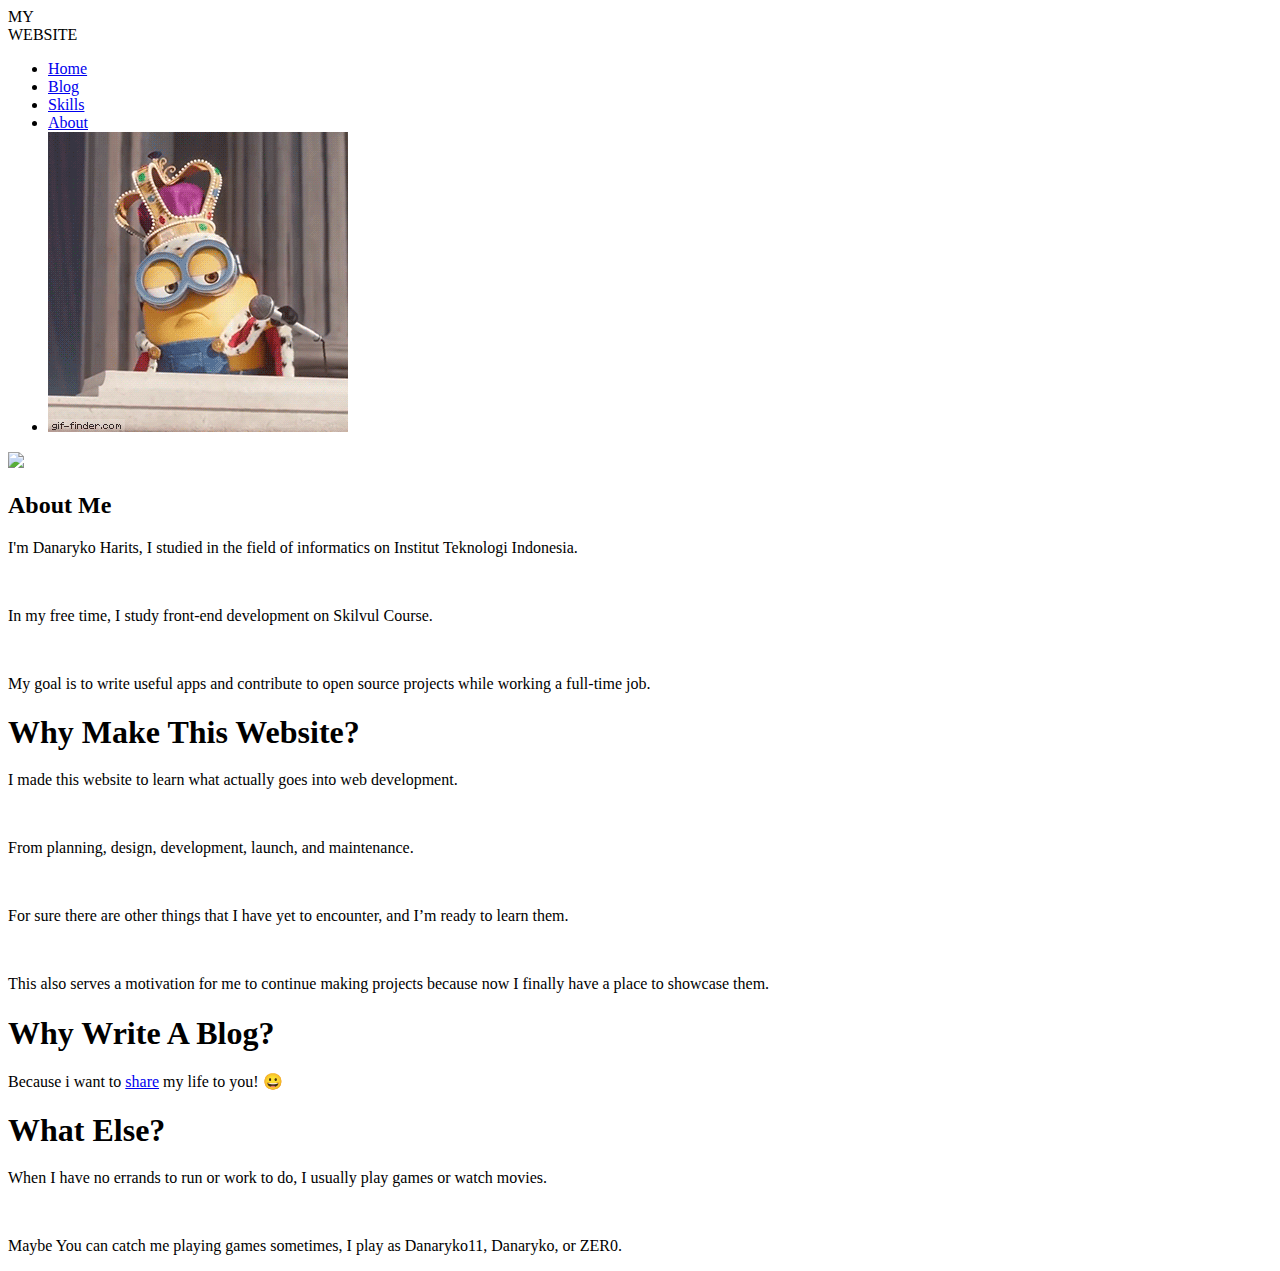
==== About.html @ 2f0a98ce "Create About.html" ====
<!DOCTYPE html>
<html lang="en">
<head>
    <meta charset="UTF-8">
    <meta http-equiv="X-UA-Compatible" content="IE=edge">
    <meta name="viewport" content="width=device-width, initial-scale=1.0">
    <link rel="stylesheet" href="styles1.css" />
    <style>
        @import url('https://fonts.googleapis.com/css2?family=Gemunu+Libre:wght@300&display=swap');
        @import url('https://fonts.googleapis.com/css2?family=Lobster&display=swap');
        @import url('https://fonts.googleapis.com/css2?family=Righteous&display=swap');
        @import url('https://fonts.googleapis.com/css2?family=Josefin+Sans&display=swap');
        @import url('https://fonts.googleapis.com/css2?family=Staatliches&display=swap');
    </style>
    <title>About</title>
</head>
<body>
    <div class="fContainer"> 
        <nav class="wrapper">
            <div class="brand">
                <div class="firstname">MY</div>
                <div class="lastname">WEBSITE</div>
            </div>
            <ul class="navigation">
                <li><a href="index.html">Home</a></li>
                <li><a href="Blog.html">Blog</a></li>
                <li><a href="Skills.html">Skills</a></li>
                <li><a href="About.html">About</a></li>
                <li><img src="ICON\2Ce1.gif" alt="..."/></li>
            </ul>
        </nav>
        <section id="About">
            <img src="IMG\23333781_71Z_2201.w009.n001.94B.p14.94.jpg"/>
            <div class="isi-about">
                <h2>About Me</h2>
                <p>
                    I'm Danaryko Harits, I studied in the field of informatics on Institut Teknologi Indonesia.
                </p>
                <br>
                <p>
                    In my free time, I study front-end development on Skilvul Course.
                </p>
                <br>
                <p>                
                    My goal is to write useful apps and contribute to open source projects while working a full-time job.
                </p>
                <div class="isi-about">
                    <h1 style="margin-bottom: 20px;">
                        Why Make This Website?
                    </h1>
                    <p>I made this website to learn what actually goes into web development.</p>
                    <br>
                    <p>From planning, design, development, launch, and maintenance.</p>
                    <br>
                    <p>For sure there are other things that I have yet to encounter, and I’m ready to learn them.</p>
                    <br>
                    <p>This also serves a motivation for me to continue making projects because now I finally have a place to showcase them.</p>
                </div>
                <div class="isi-about">
                    <h1 style="margin-bottom: 20px;">
                        Why Write A Blog?
                    </h1>
                    <p>Because i want to <a href="Blog.html">share</a> my life to you! 😀</p>
                </div>
                <div class="isi-about">
                    <h1 style="margin-bottom: 20px;">
                        What Else?
                    </h1>
                    <p>When I have no errands to run or work to do, I usually play games or watch movies.</p>
                    <br>
                    <p>Maybe You can catch me playing games sometimes, I play as Danaryko11, Danaryko, or ZER0.</p>
                </div>
            </div>
        </section>
    </div>
</body>
</html>
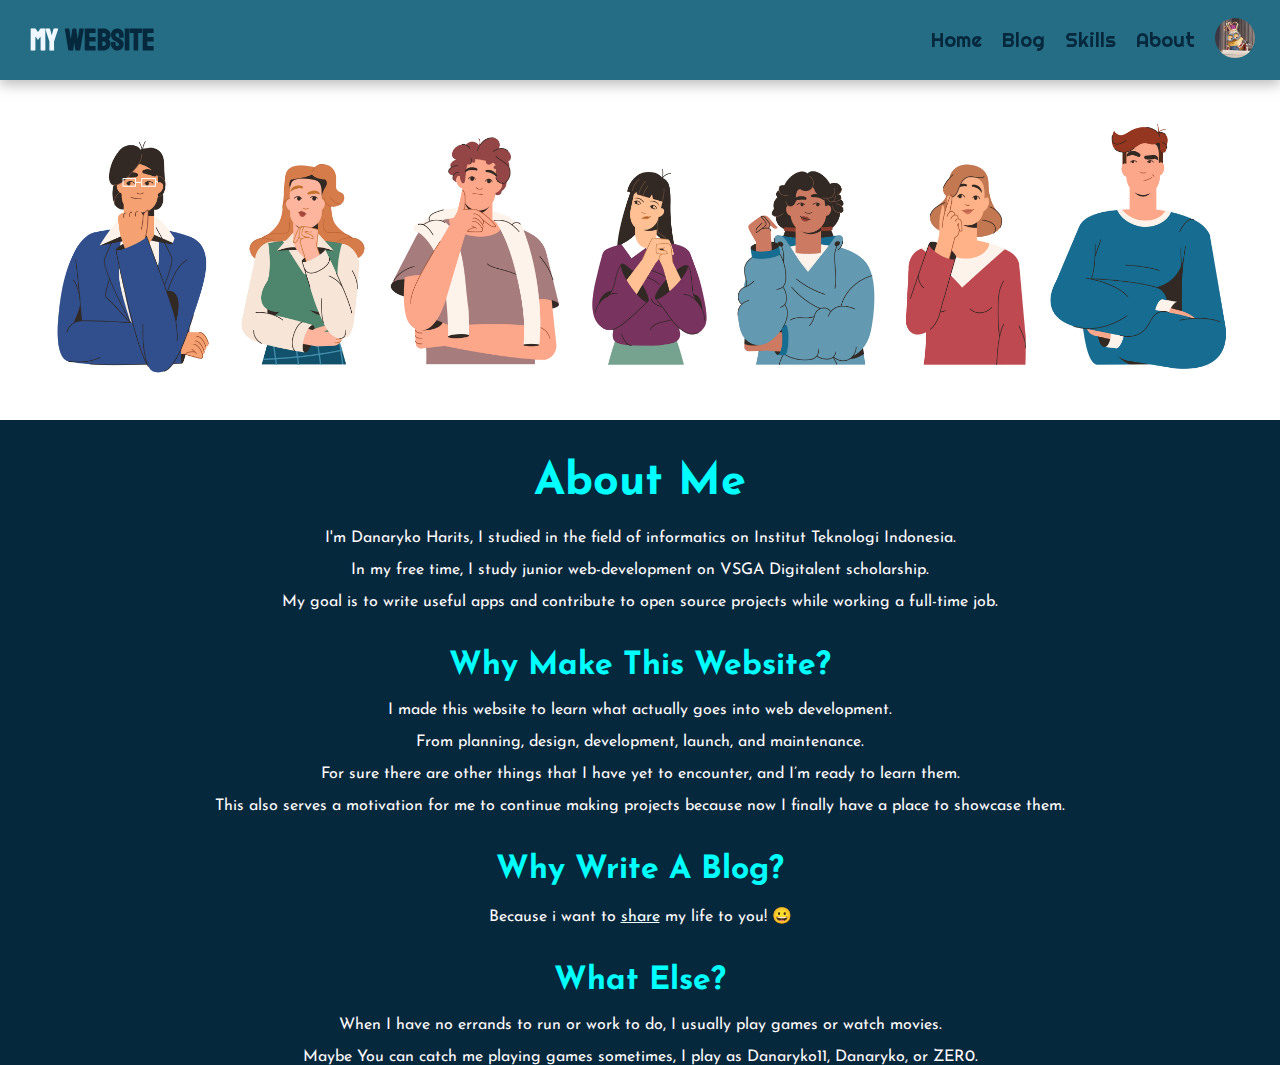
==== commit 324b1d79: "Update About.html" ====
--- a/About.html
+++ b/About.html
@@ -38,7 +38,7 @@
                 </p>
                 <br>
                 <p>
-                    In my free time, I study front-end development on Skilvul Course.
+                    In my free time, I study junior web-development on VSGA Digitalent scholarship.
                 </p>
                 <br>
                 <p>                
@@ -74,4 +74,4 @@
         </section>
     </div>
 </body>
-</html>+</html>
--- a/styles1.css
+++ b/styles1.css
@@ -0,0 +1,209 @@
+*{
+    margin: 0px;
+    padding: 0px;
+    text-decoration: none;
+}
+body{
+    margin: 0px;
+    padding: 0px;
+    font-family: 'Open sans', sans-serif;
+}
+.fContainer{
+    display: flex;
+    width: 100%;
+    height: auto;
+    background-color: #06283D;
+    flex-direction: column;
+}
+.wrapper{
+    display: flex;
+    justify-content: space-between;
+    font-size: 20px;
+    padding: 15px;
+    height: 50px;
+    background-color: #256D85;
+    box-shadow: 0 5px 12px 0 rgba(129, 127, 127, 0.5);
+    position: sticky;
+    top: 0;
+}
+.brand{
+    display: flex;
+    flex-direction: row;
+    align-items: center;
+    font-size: 1.5em;
+    padding: 15px;
+    font-family: 'Staatliches', cursive;
+    cursor: pointer;
+}
+.firstname{
+    color: aliceblue;
+    font-weight: 700;
+}
+.lastname{
+    color: #06283D;
+    font-weight: 600;
+    padding-left: 7px;
+}
+.navigation{
+    display: flex;
+    justify-content: center;
+    align-items: center;
+}
+.navigation > li{
+    list-style-type: none;
+    padding: 10px;
+}
+.navigation > li > a{
+    color: #06283D;
+    font-size: 20px;
+    font-family: 'Righteous', cursive;
+    text-decoration: none;
+}
+.navigation > li >a:hover{
+    color: snow;
+    font-size: 22px;
+    font-family: 'Righteous', cursive;
+    text-decoration: none;
+    transition: all .3s ease-in-out;
+}
+.navigation > li > img{
+    width: 40px;
+    height: 40px;
+    border-radius: 40px;
+}
+.navigation > li > img:hover{
+    width: 55px;
+    height: 55px;
+    border-radius: 55px;
+    cursor: pointer;
+    transition: all .2s ease-in-out;
+}
+section{
+    margin: auto;
+    display: flex;
+    margin-top: 100px;
+}
+.wrapper2{
+    display: flex;
+    flex-direction: column;
+    margin-top: 55px;
+    height: 100vh;
+}
+.kolom{
+    margin: auto;
+    margin-left: 13px;
+    color: snow;
+    font-family: 'Josefin Sans', sans-serif;
+}
+.kolom .deskripsi{
+    font-size: 20px;
+    font-weight: bold;
+    margin-bottom: 20px;
+}
+#Blog{
+    display: flex;
+    margin: auto;
+    height: 100vh;
+}
+.img-blog{
+    display: flex;
+    position: relative;
+    justify-items: right;
+    margin-top: 200px;
+    margin-left: 20px;
+}
+h2{
+    font-weight: 800;
+    font-size: 45px;
+    margin-bottom: 25px;
+    color: cyan;
+}
+#About{
+    display: flex;
+    flex-direction: column;
+    width: 100%;
+    height: auto;
+    background-color: #06283D;
+    margin: auto;
+}
+#About > img{
+    display: flex;
+    -ms-flex-item-align: center;
+    align-items: center;
+    width: 0 90%;
+    height: 340px;
+    margin-bottom: 20px;
+    margin-top: 0;
+}
+.isi-about{
+    margin-top: 20px;
+    text-align: center;
+    color: snow;
+    font-family: 'Josefin Sans', sans-serif;
+}
+.isi-about > p{
+    font-size: medium;
+}
+.isi-about > h1{
+    margin-top: 40px;
+    margin-bottom: 10px;
+    color: cyan;
+}
+.isi-about>p>a{
+    text-decoration: underline;
+    color: azure;
+}
+.isi-about>p>a:hover{
+    font-size: 20px;
+    color: #256D85;
+    transition: all .3s ease-in-out;
+}
+#Skills{
+    display: flex;
+    flex-direction: column;
+    margin-top: 120px;
+    font-family: 'Josefin Sans', sans-serif;
+    width: 100%;
+    height: 90vh;
+}
+.skill-session{
+    width: 100%;
+    position: relative;
+    display: flex;
+    flex-wrap: wrap;
+    margin-top: 80px;
+    justify-content: space-around;
+}
+.skill-card{
+    width: 20%;
+    margin: 0 auto;
+    align-items: center;
+}
+.skill-card img{
+    width: 60%;
+    height: 60%;
+}
+.skill-card p{
+    font-weight: 600;
+    font-size: 15px;
+    color: snow;
+    margin-top: 20px;
+}
+.skill-card p:hover{
+    text-decoration: none;
+    color: orangered;
+    cursor: pointer;
+}
+.skill-card > p > a{
+    font-weight: 600;
+    font-size: 15px;
+    color: snow;
+    margin-top: 20px;
+}
+.skill-card > p > a:hover{
+    text-decoration: none;
+    color: orangered;
+    cursor: pointer;
+}
+
+
